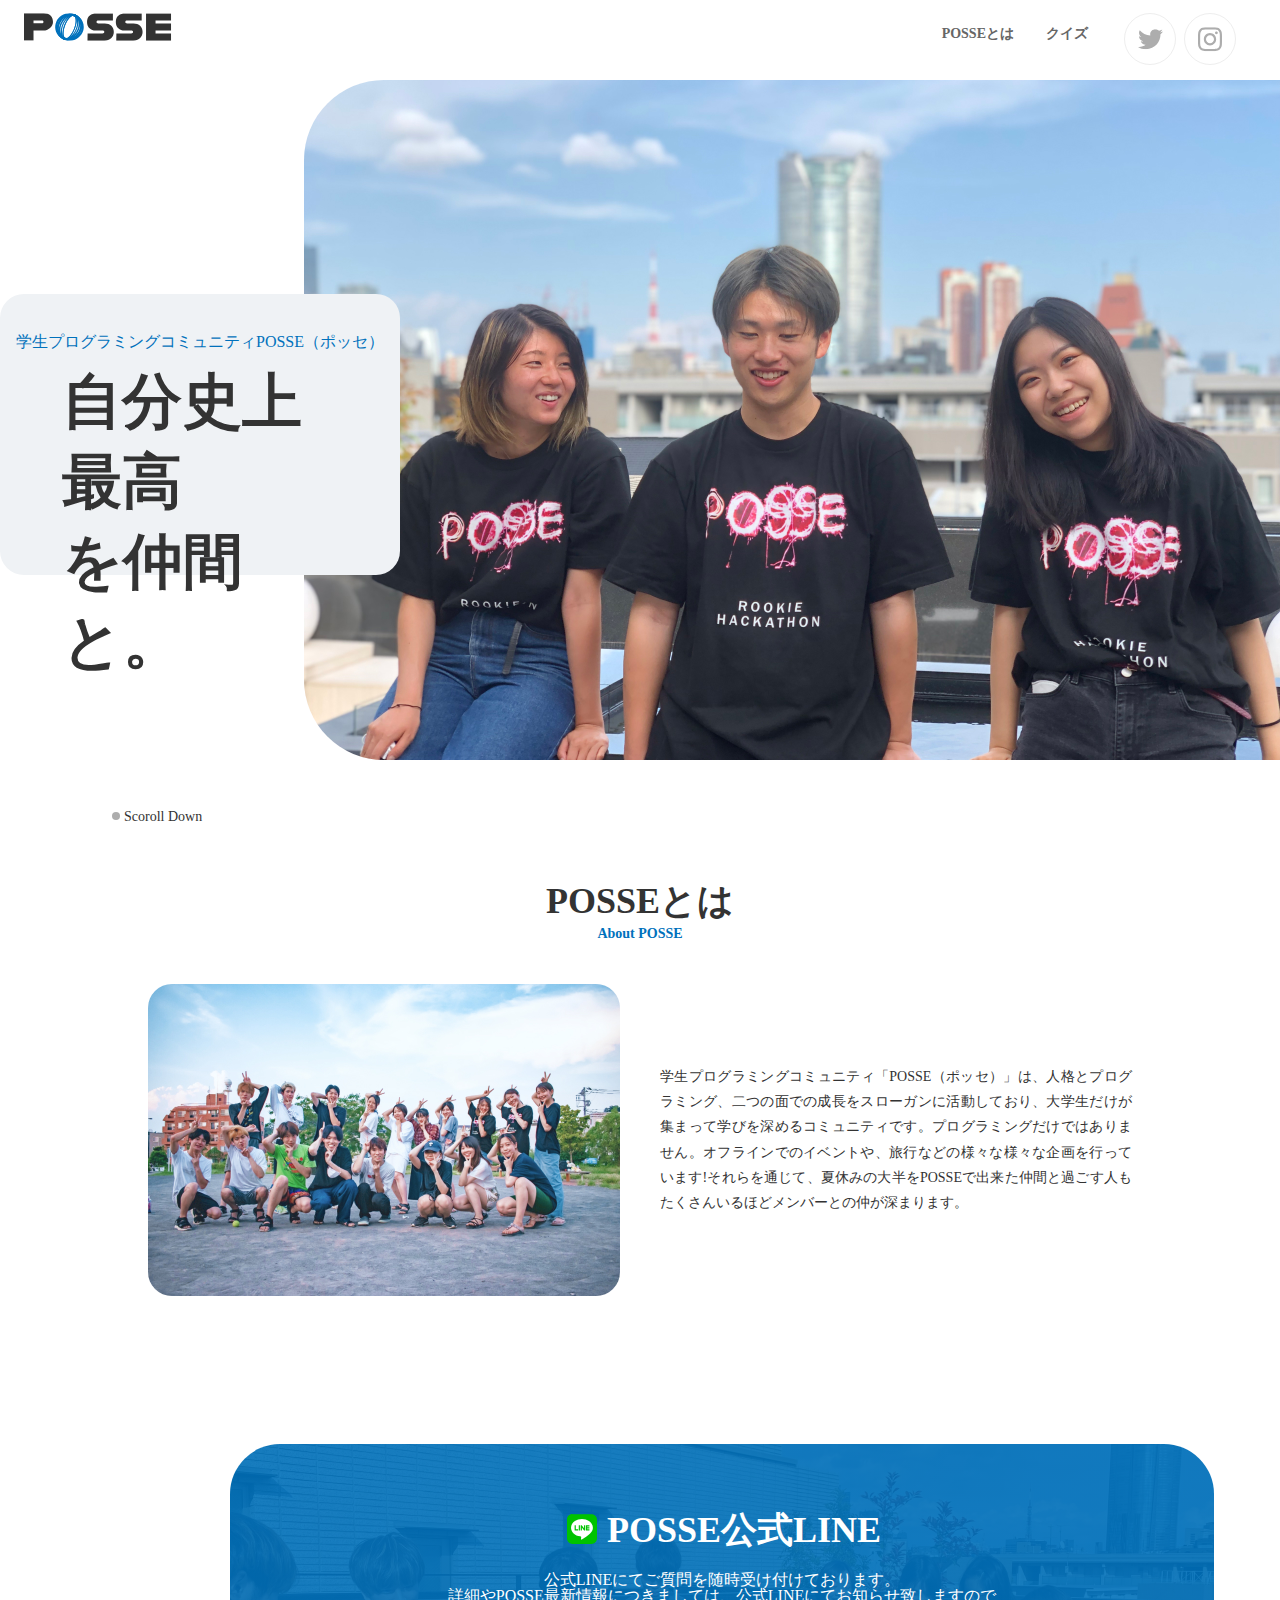
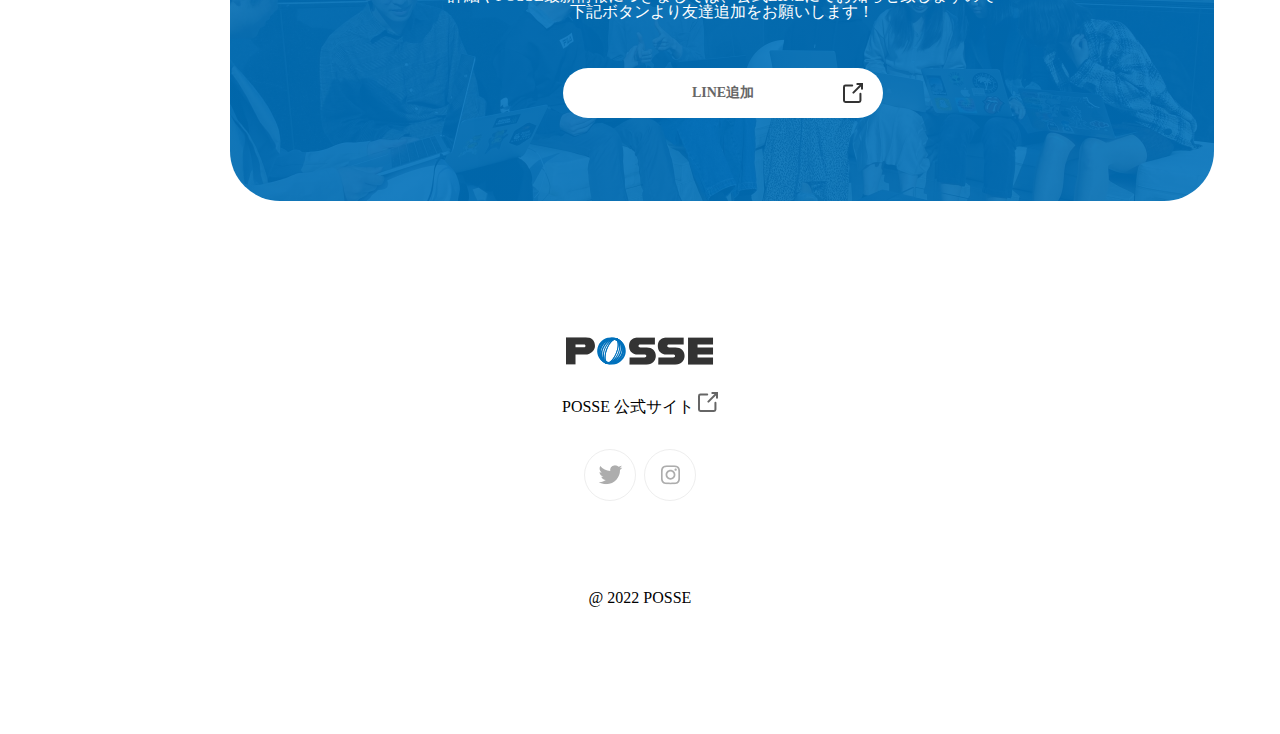
==== ph1web/index.html @ cc49934d "test" ====
<!DOCTYPE html>
<html lang="ja">

<head>
  <meta charset="UTF-8">
  <meta http-equiv="X-UA-Compatible" content="IE=edge">
  <meta name="viewport" content="width=device-width, initial-scale=1.0">
  <link rel="stylesheet" href="reset.css">
  <link rel="stylesheet" href="style.css">
  <title>Document</title>
</head>

<body>
  <!-- header部分 -->
  <header class="header">
    <div class="header_left">
      <img src="./img/logo.svg" alt="header_logo">
    </div>
    <div class="header_right">
      <div class="header_right_text">
        <li>POSSEとは</li>
        <li>クイズ</li>
      </div>
      <ul class="header_right_icon">
        <li>
          <img src="./img/icon-twitter.svg" alt="teitter">
        </li>
        <li>
          <img src="./img/icon-instagram.svg" alt="instagram">
        </li>
      </ul>
    </div>
  </header>
  <!-- header部分終わり -->

  <!-- main部分 -->
  <main>
    <div class="contents_top">
      <div class="top-text">
        <p>学生プログラミングコミュニティPOSSE（ポッセ）</p>
        <h2>
          <p>自分史上最高</p>
          <p>を仲間と。</p>
        </h2>
      </div>
      <img src="./img/img-hero.jpg" alt="top-img">
      <div class="small_text">
         <li>Scoroll Down</li>
      </div>
    </div>
    <div class="contents">
      <div class="contents_middle">
        <div class="contents_middle_title">
          <h2>POSSEとは</h2>
          <p>About POSSE</p>
        </div>
        <div class="contents_middle_text">
          <img src="./img/img-about.jpg" alt="About_POSSE">
          <div>
            学生プログラミングコミュニティ「POSSE（ポッセ）」は、人格とプログラミング、二つの面での成長をスローガンに活動しており、大学生だけが集まって学びを深めるコミュニティです。プログラミングだけではありません。オフラインでのイベントや、旅行などの様々な様々な企画を行っています!それらを通じて、夏休みの大半をPOSSEで出来た仲間と過ごす人もたくさんいるほどメンバーとの仲が深まります。
          </div>
        </div>
      </div>
        <div class="contents_bottom">
          <div class="bottom_title">
            <img src="./img/icon-line.svg" alt="icon-line" class="bottom_title_img">
            <p>POSSE公式LINE</p>
          </div>
          <div class="line_information">
            <p>公式LINEにてご質問を随時受け付けております。</p>
            <p>詳細やPOSSE最新情報につきましては、公式LINEにてお知らせ致しますので</p>
            <p>下記ボタンより友達追加をお願いします！</p>
          </div>
          <div class="line_link">
            <p>LINE追加</p>
            <img src="./img/icon-link-dark.svg" alt="icon-link-dark">
          </div>
        </div>
    </div>

  </main>
  <!-- main部分終わり -->

  <!-- footer部分 -->
  <footer>
    <div class="footer_title">
      <img src="./img/logo.svg" alt="footer_logo">
      <!-- <div class="footer_text"> -->
      <p>
        POSSE 公式サイト
        <img src="./img/icon-link-gray-dark.svg" alt="icon-link-gray-dark">
      </p>
      <!-- </div> -->
    </div>
    <ul class="footer_icon">
      <li>
        <img src="./img/icon-twitter.svg" alt="twitter">
      </li>
      <li>
        <img src="./img/icon-instagram.svg" alt="instagram">
      </li>
    </ul>
    <div class="footer_bottom">
      <list>@ 2022 POSSE</list>
    </div>

  </footer>
  <!-- footer部分終わり -->

</body>

</html>
---- ph1web/style.css ----
/* header部分 */
.header {
  display: flex;
  display: inline-block;
  /* padding: 15px, 24px; */
  background-color: aquamarine;

}

.header_left {
  position: absolute;
  padding-left: 24px;
  left: 0;
}

.header_right {
  display: flex;
  position: absolute;
  padding-right: 24px;
  padding-left: 24px;
  right: 0%;
  font-family: 'Noto Sans JP';
  font-style: normal;
  font-weight: 700;
  font-size: 14px;
  line-height: 160%;
  color: #666666;
}

.header_right_text {
  display: flex;
  margin-top: 10px;
}

.header_right_text>li {
  margin-right: 32px;
}

.header_right_icon {
  display: flex;
  padding-right: 16px;
}

.header_right_icon>li {
  border: 1px solid #EEE;
  border-radius: 50%;
  border-color: #EEE;
  width: 50px;
  height: 50px;
  display: flex;
  justify-content: center;
  align-items: center;
  margin-left: 4px;
  margin-right: 4px;
  margin-bottom: 84px;
}

/* header部分終わり */

/* main部分 */


.contents_top {
  display: flex;
  justify-content: right;
}

.top-text{
  background: #EFF2F5;
  border-radius: 24px;
  width: 500px;
  height: 281px;
  left: 142px;
  top: 279px;
  margin-top: 278px;
  margin-right: 880px;
  z-index: 20;
}

.top-text>p {
  font-size: 16px;
  color: #0071BC;
  padding: 40px, 62px, 212px, 62px;
  text-align: center;
  margin-top: 40px;
  margin-bottom: 12px;
}

.top-text>h2 {
  font-family: 'Noto Sans JP';
  font-style: normal;
  font-weight: 700;
  font-size: 60px;
  line-height: 80px;
  color: #333333;
  margin-top: 12px;
  margin-bottom: 40px;
  margin-left: 62px;
  margin-right: 63px;
}

.contents_top>img {
  margin-top: 80px;
  border-radius: 24px;
  position: absolute;
  width: 976px;
  height: 680px;
  right: 0px;
  top: 0px;
  background: url(IMG_3763.jpg);
  border-radius: 80px 0px 0px 80px;
  z-index: 10;
}

.contents_top>.small_text{
  position: absolute;
  background: #ADADAD;
  width: 8px;
  height: 8px;
  left: 112px;
  bottom: 30px;
  border-radius: 50px;
  margin-bottom: 50px;
}

.contents_top>.small_text>li{
  /* position: absolute; */
  width: 100px;
  height: 21px;
  left: 126px;
  margin-top: -6px;
  margin-bottom: 24px;
  margin-left: 12px;
  font-family: 'Plus Jakarta Sans';
  font-style: normal;
  font-weight: 400;
  font-size: 14px;
  line-height: 150%;
  color: #333333;
}

.contents_middle {
  margin-top: 986px;
  text-align: center;
  padding: 8px;
  margin-top: 300px;
}

.contents_middle_title>h2 {
  font-weight: 700;
  font-size: 36px;
  color: #333333;
  margin-bottom: 8px;
}

.contents_middle_title>p {
  size: 14px;
  color: #0071BC;
  font-size: 14px;
  font-weight: 700;
}

.contents_middle_text {
  /* display: inline-block;
  padding: 40px, ; */
  margin-top: 43px;
  margin-bottom: 140px;
  justify-content: center;
  display: -webkit-flex;
  display: -moz-flex;
  display: -ms-flex;
  display: -o-flex;
}

.contents_middle_text>img {
  width: 472px;
  height: 312px;

  background: url(IMG_3569_polarr.jpg);
  border-radius: 24px;

  /* Inside auto layout */

  flex: none;
  order: 0;
  flex-grow: 0;
}

.contents_middle_text>div {
  padding-left: 40px;
  width: 472px;
  height: 175px;
  font-family: 'Noto Sans JP';
  font-style: normal;
  font-weight: 400;
  font-size: 14px;
  line-height: 180%;
  text-align: justify;
  margin-top: 80px;

  /* dark */

  color: #333333;


  /* Inside auto layout */

  flex: none;
  order: 1;
  flex-grow: 0;
}

.contents_bottom {
  flex-direction: column;
  background-image: radial-gradient(rgba(0, 113, 188, 0.9)0%, rgba(0, 113, 188, 0.9) 100%), url(./img/bg-line.jpg);
  background-position: center;
  background-repeat: no-repeat;
  background-color: #0071BC;
  background-color: rgba(red, green, blue, alpha);
  border-radius: 50px;
  width:  984px;
  height: 357px;
  background-size: 984px;
  margin-bottom: 136px;
  margin-left: 230px;
  z-index: 10;
}


.bottom_title{
  display: flex;
  /* justify-content: center; */
}

.bottom_title >p{
  color: white;
  font-weight: bold;
  font-size: 36px;
  margin-top: 68px;
}

.bottom_title{
  z-index: 20;
  /* background: url(./img/icon-line.svg); */
  background-repeat: no-repeat;
  /* position: absolute; */
  left: 33.23%;
  /* right: 62.7%; */
  top: 22.63%;
  bottom: 66.2%;
  margin-left: 327px;
  
}

.bottom_title_img{
  background: radial-gradient(#fff 60%, transparent 60%);
}

.contents_bottom>.bottom_title>img {
  display: inline-block;
  margin: 10px;
  text-align: center;
  size: 40px;
  left: 33.23%;
  right: 62.7%;
  top: 22.63%;
  bottom: 66.2%;
  width: 30px;
  margin-top: 68px;
}

.line_information {
  text-align: center;
  color: white;
  margin-top: 16px;
  margin-bottom: 24px;
}

.line_link {
  display: flex;
  position: absolute;
  justify-content: center;
  background: #FFFFFF;
  border-radius: 98px;
  width: 320px;
  height: 50px;
  margin-left: 333px;
  margin-top: 24px;
}

.line_link >p {
  color: #666666;
  padding-top: 18px;
  font-family: 'Noto Sans JP';
  font-style: normal;
  font-weight: 700;
  font-size: 14px;
}

.line_link>img {
  position: absolute;
  margin-bottom: 50px;
  margin-top: 15px;
  margin-left: 260px;
}


/* main部分終わり */

/* footer部分 */
.footer {
  display: flex;
}

.footer_title {
  /* display: flex; */
  text-align: center;
}

.footer_title >img{
  margin-bottom: 24px;
}

.footer_title>p {
  justify-content: center;
  align-content: center;
  line-height: 3px;
  margin-bottom: 32px;
}

.footer_text {
  display: flex;
  text-align: center;
  width: 118px;
  /* left: 1px; */
  /* top: 0px; */
  height: 25px;
  font-style: normal;
  font-weight: 400;
  font-size: 14px;
  line-height: 180%;
  font-family: 'Noto Sans JP';
  color: #666666;
}

.footer_text>img {
  float: left;
  margin-top: 24px;
}

.foote_link_icon {
  text-align: center;
}

.footer_icon {
  display: flex;
  justify-content: center;
  padding: 5px;
}

.footer_icon>li {
  border: 1px solid #EEE;
  border-radius: 50%;
  border-color: #EEE;
  width: 50px;
  height: 50px;
  display: flex;
  justify-content: center;
  align-items: center;
  margin-left: 4px;
  margin-right: 4px;
  margin-bottom: 84px;
}

.footer_icon>li>img {
  width: 25px;
  height: 20px;
  text-align: center;
  border-style: solid;
  border-color: #EEEE;

}

.footer_bottom {
  text-align: center;
  margin-bottom: 128px;
}

.footer_bottom>li {
  font-size: 10px;
}

/* footer部分終わり */
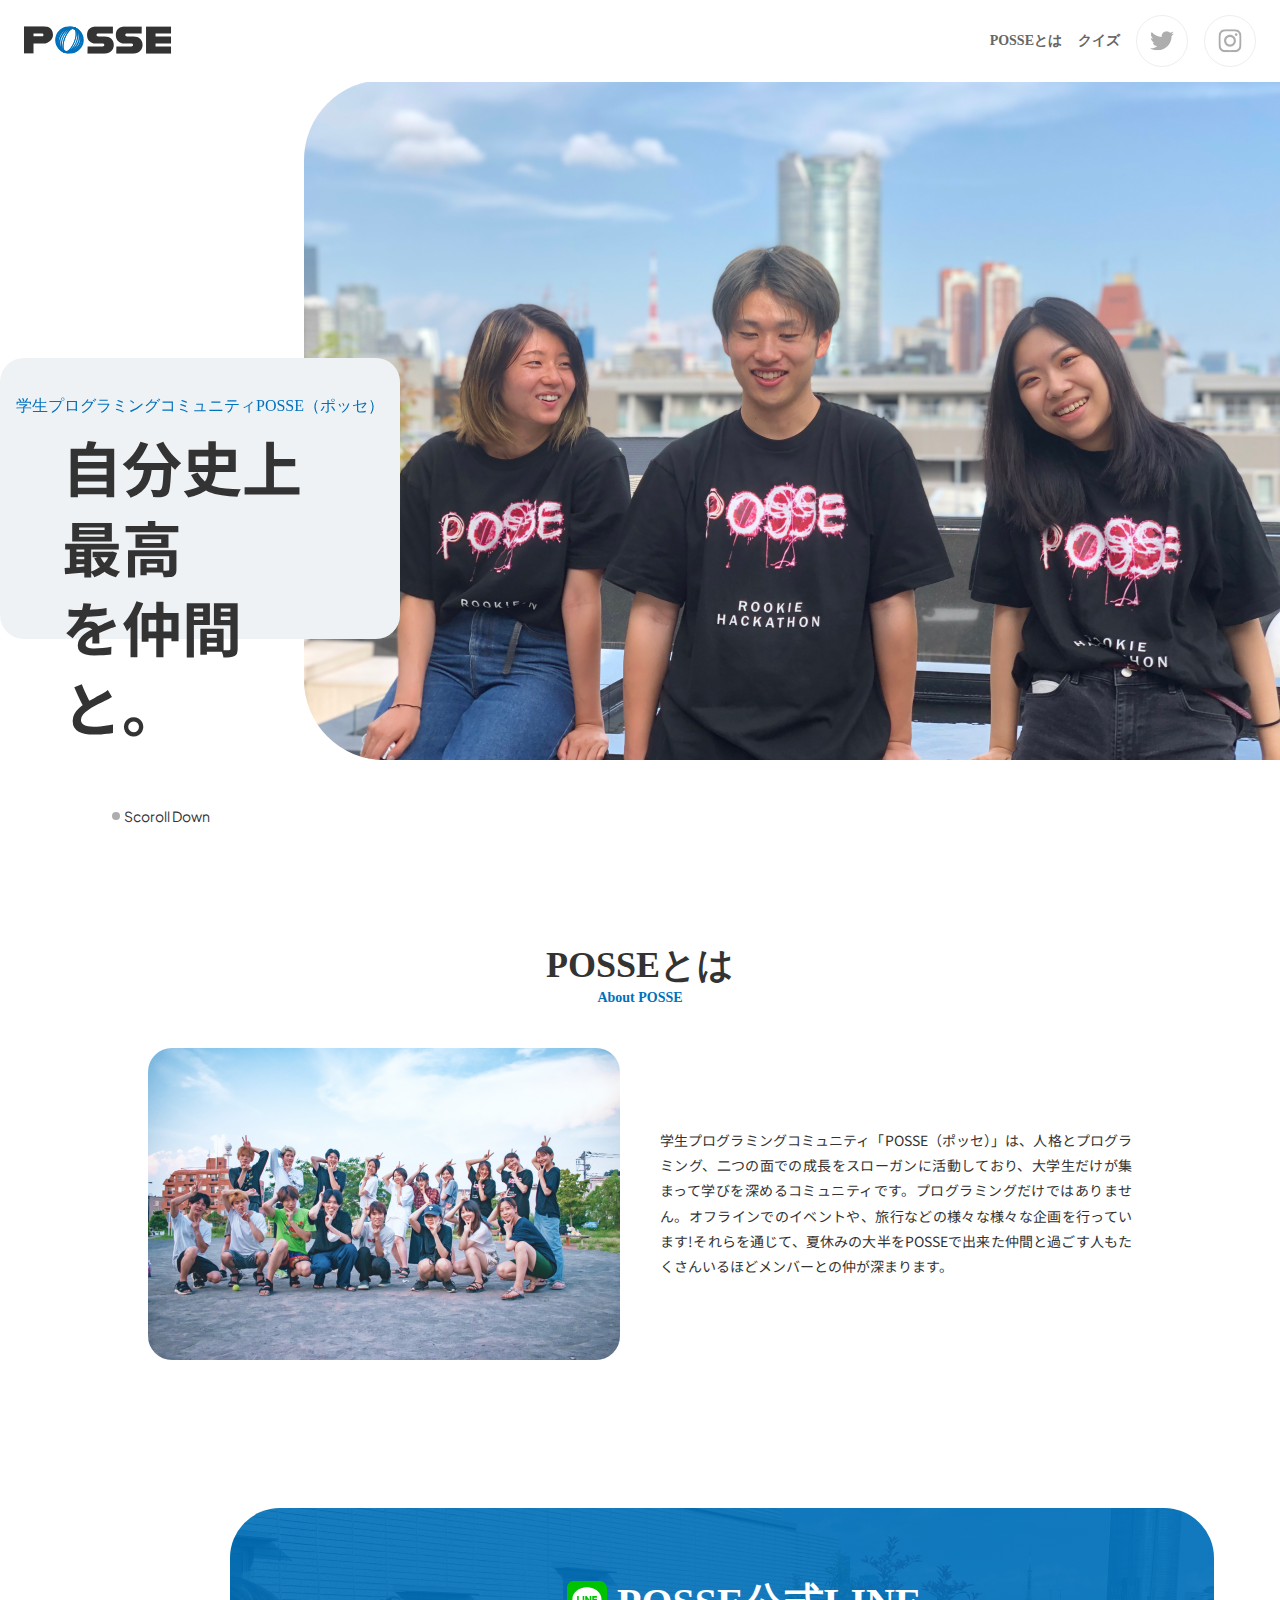
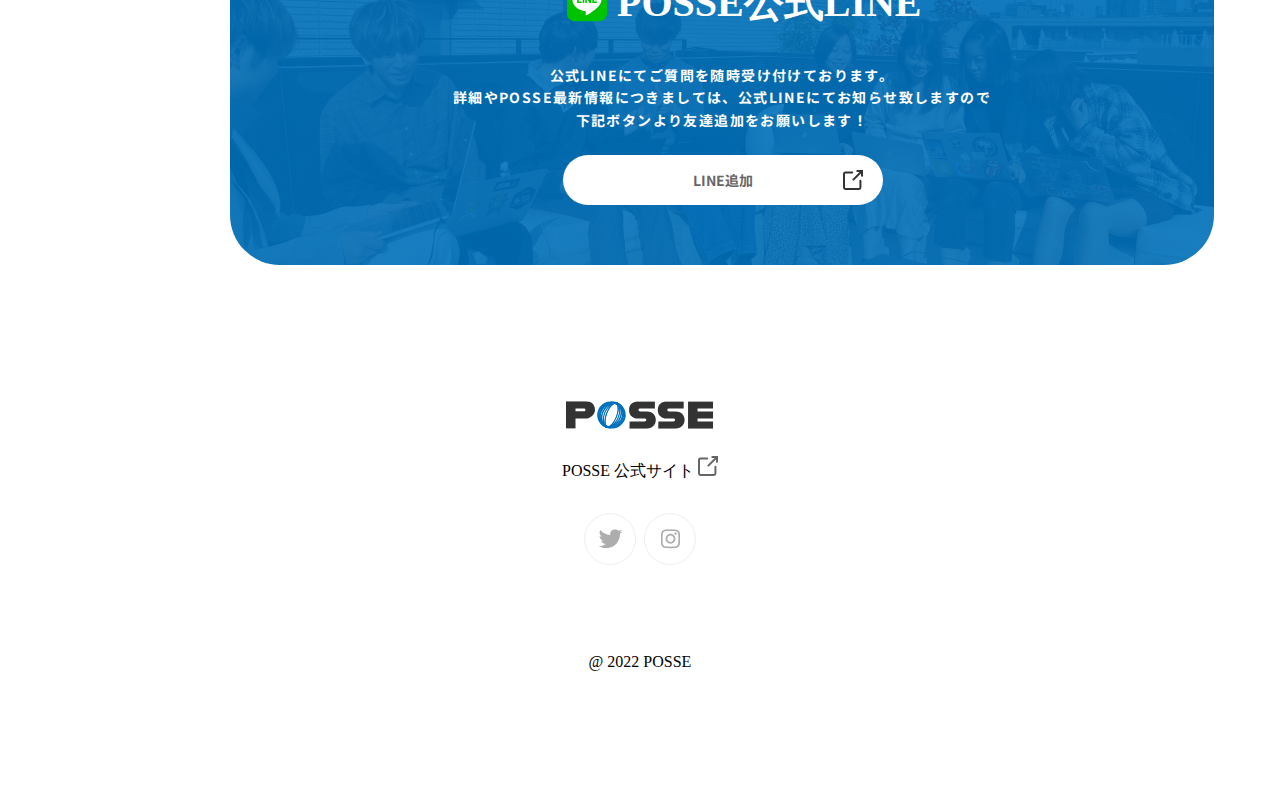
==== commit 5201eeb8: "ブランチ移動" ====
--- a/ph1web/index.html
+++ b/ph1web/index.html
@@ -7,6 +7,11 @@
   <meta name="viewport" content="width=device-width, initial-scale=1.0">
   <link rel="stylesheet" href="reset.css">
   <link rel="stylesheet" href="style.css">
+  <link rel="preconnect" href="https://fonts.googleapis.com">
+  <link rel="preconnect" href="https://fonts.gstatic.com" crossorigin>
+  <link
+    href="https://fonts.googleapis.com/css2?family=Noto+Sans+JP:wght@400;700&family=Plus+Jakarta+Sans:wght@400;700&display=swap"
+    rel="stylesheet">
   <title>Document</title>
 </head>
 
@@ -18,15 +23,15 @@
     </div>
     <div class="header_right">
       <div class="header_right_text">
-        <li>POSSEとは</li>
-        <li>クイズ</li>
+        <ul class="header_right_text_item"><a href="/index.html">POSSEとは</a></ul>
+        <ul class="header_right_text_item"> <a href=".//img/quiz/index.html">クイズ</a></ul>
       </div>
       <ul class="header_right_icon">
         <li>
-          <img src="./img/icon-twitter.svg" alt="teitter">
+          <p class="icon_item"><img src="./img/icon-twitter.svg" alt="teitter"></p>
         </li>
         <li>
-          <img src="./img/icon-instagram.svg" alt="instagram">
+          <p class="icon_item"><img src="./img/icon-instagram.svg" alt="instagram"></p>
         </li>
       </ul>
     </div>
--- a/ph1web/style.css
+++ b/ph1web/style.css
@@ -1,68 +1,75 @@
 /* header部分 */
-.header {
-  display: flex;
-  display: inline-block;
-  /* padding: 15px, 24px; */
-  background-color: aquamarine;
-
-}
-
-.header_left {
-  position: absolute;
-  padding-left: 24px;
-  left: 0;
-}
-
-.header_right {
-  display: flex;
-  position: absolute;
-  padding-right: 24px;
-  padding-left: 24px;
-  right: 0%;
-  font-family: 'Noto Sans JP';
-  font-style: normal;
-  font-weight: 700;
-  font-size: 14px;
-  line-height: 160%;
-  color: #666666;
-}
-
-.header_right_text {
-  display: flex;
-  margin-top: 10px;
-}
-
-.header_right_text>li {
-  margin-right: 32px;
-}
-
-.header_right_icon {
-  display: flex;
-  padding-right: 16px;
-}
-
-.header_right_icon>li {
-  border: 1px solid #EEE;
+.header{
+  align-items: center;
+  background-color: #fff;
+  display: flex;
+  padding: 15px 24px;
+  width: 100%;
+  box-sizing: border-box;
+  position: fixed;
+  z-index: 20;
+}
+
+.header_right{
+  display: flex;
+  margin-left: auto;
+  align-items: center;
+  gap: 16px;
+}
+
+.header_right_text{
+  display: flex;
+  gap: 16px;
+}
+
+.header_right_text_item{
+  font-weight: bold;
+  color: #666;
+  font-size: 14px;
+}
+
+.header_right_icon{
+  display: flex;
+  list-style: none;
+  gap: 16px;
+}
+
+.icon_item{
+  /* border-style: solid 1px #eee; */
+  text-align: center;
+  border: solid 1px #eee;
   border-radius: 50%;
-  border-color: #EEE;
+  color: #adadad;
+  display: inline-flex;
+  font-size: 24px;
+  height: 50px;
+  justify-content: center;
+  align-items: center;
   width: 50px;
-  height: 50px;
-  display: flex;
-  justify-content: center;
-  align-items: center;
-  margin-left: 4px;
-  margin-right: 4px;
-  margin-bottom: 84px;
+}
+
+.icon_item> img{
+  width: 24px;
+  height: 24px;
+}
+
+a{
+  color: #666;
+  text-decoration: none;
 }
 
 /* header部分終わり */
 
 /* main部分 */
 
+main{
+  padding-top: 80px;
+}
 
 .contents_top {
   display: flex;
   justify-content: right;
+  z-index: 20;
 }
 
 .top-text{
@@ -235,8 +242,8 @@
 .bottom_title >p{
   color: white;
   font-weight: bold;
-  font-size: 36px;
-  margin-top: 68px;
+  font-size: 40px;
+  margin-top: 75px;
 }
 
 .bottom_title{
@@ -265,15 +272,31 @@
   right: 62.7%;
   top: 22.63%;
   bottom: 66.2%;
-  width: 30px;
-  margin-top: 68px;
+  width: 40px;
+  margin-top: 70px;
+  margin-bottom: 40px;
 }
 
 .line_information {
   text-align: center;
   color: white;
-  margin-top: 16px;
-  margin-bottom: 24px;
+}
+
+.line_information>p {
+  margin: 0;
+  padding: 0;
+  border: 0;
+  font-size: 100%;
+  font: inherit;
+  vertical-align: baseline;
+  font-family: 'Noto Sans JP';
+  font-style: normal;
+  font-weight: 700;
+  font-size: 14px;
+  line-height: 160%;
+  text-align: center;
+  letter-spacing: 0.1em;
+  color: #FFFFFF;
 }
 
 .line_link {
